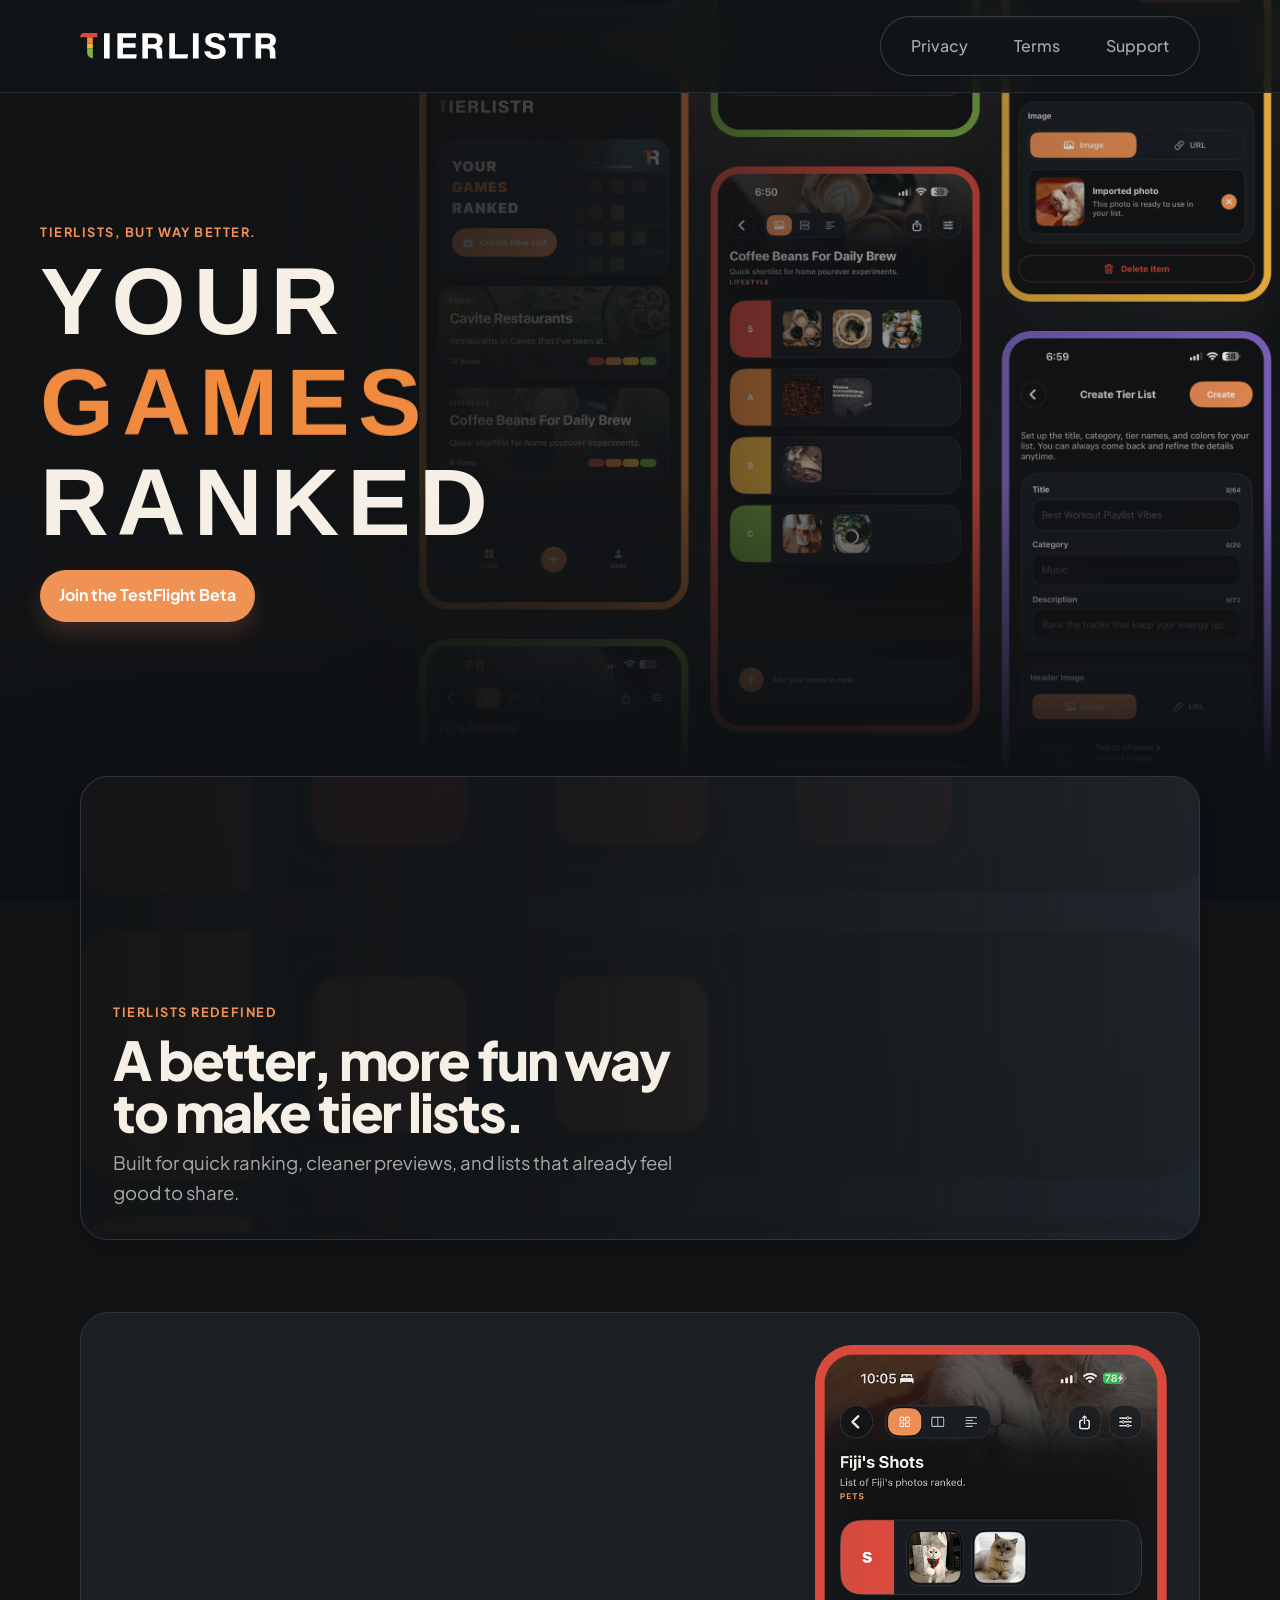
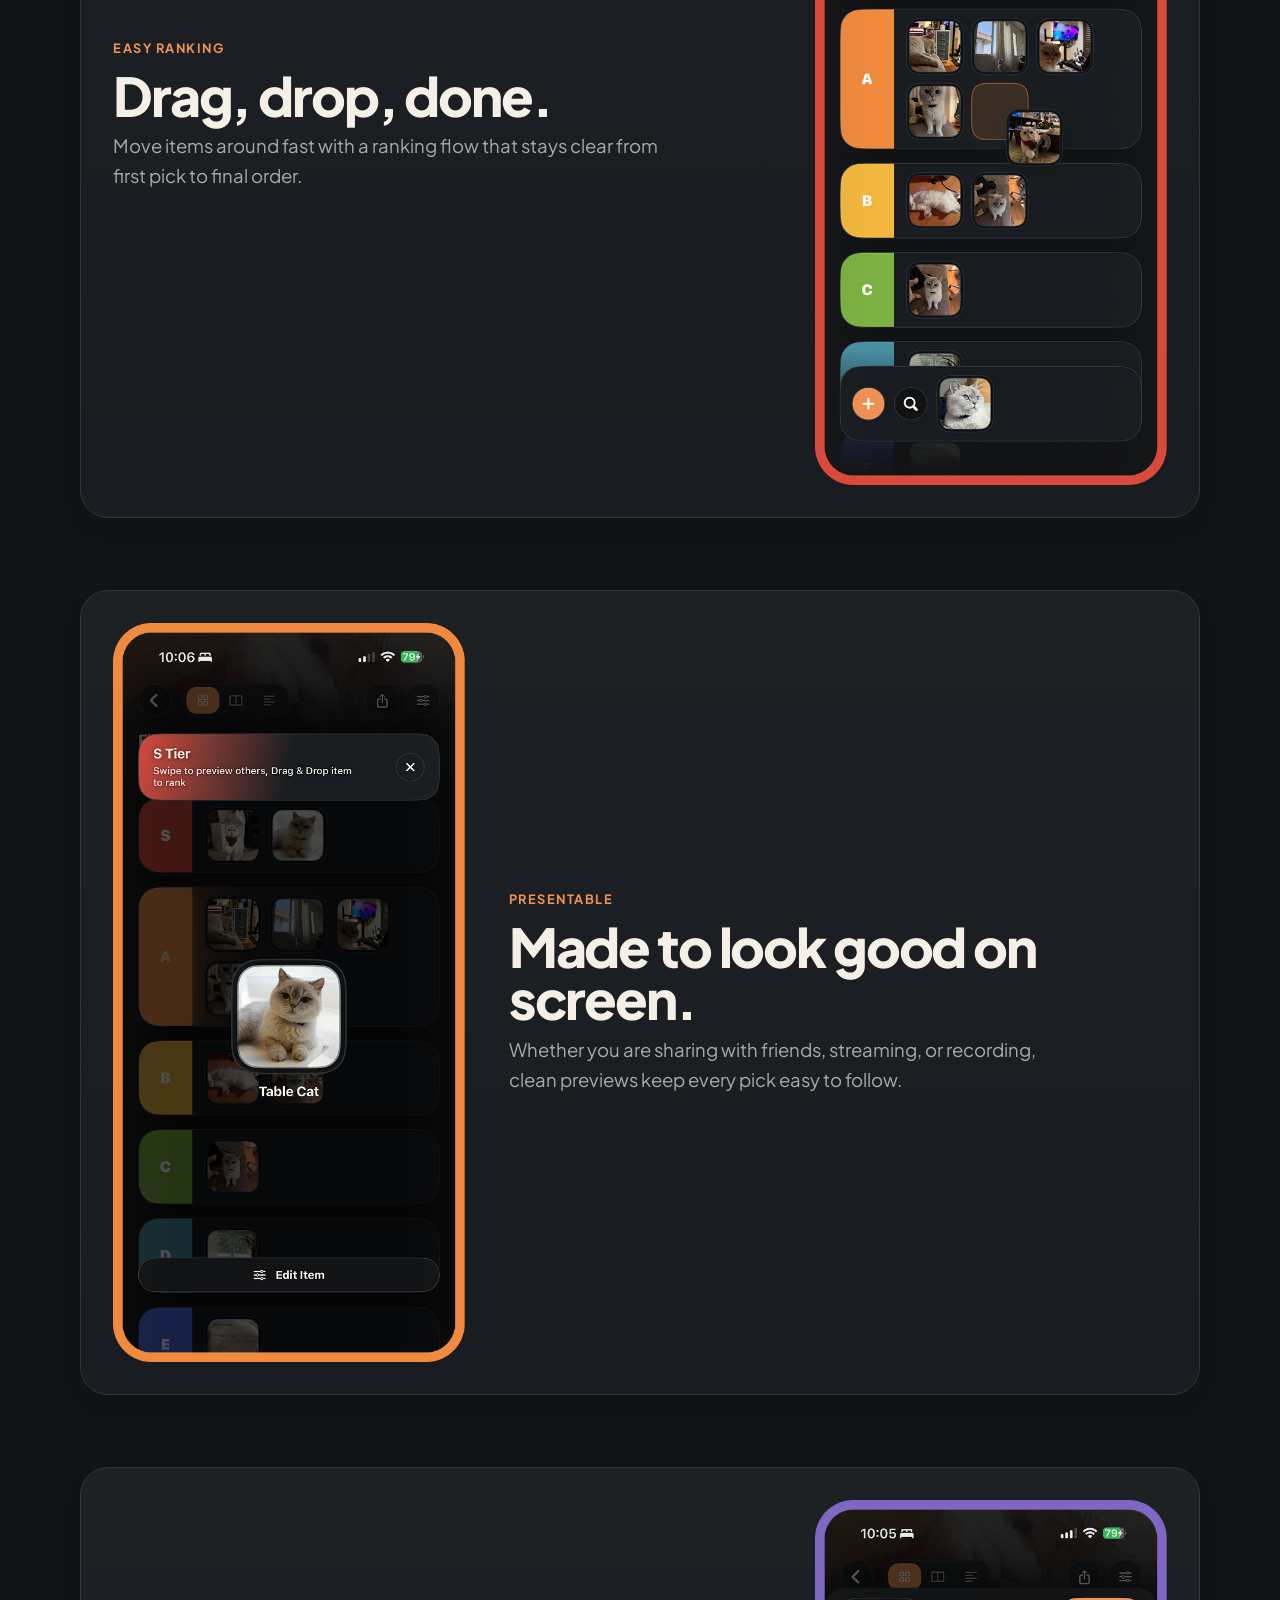
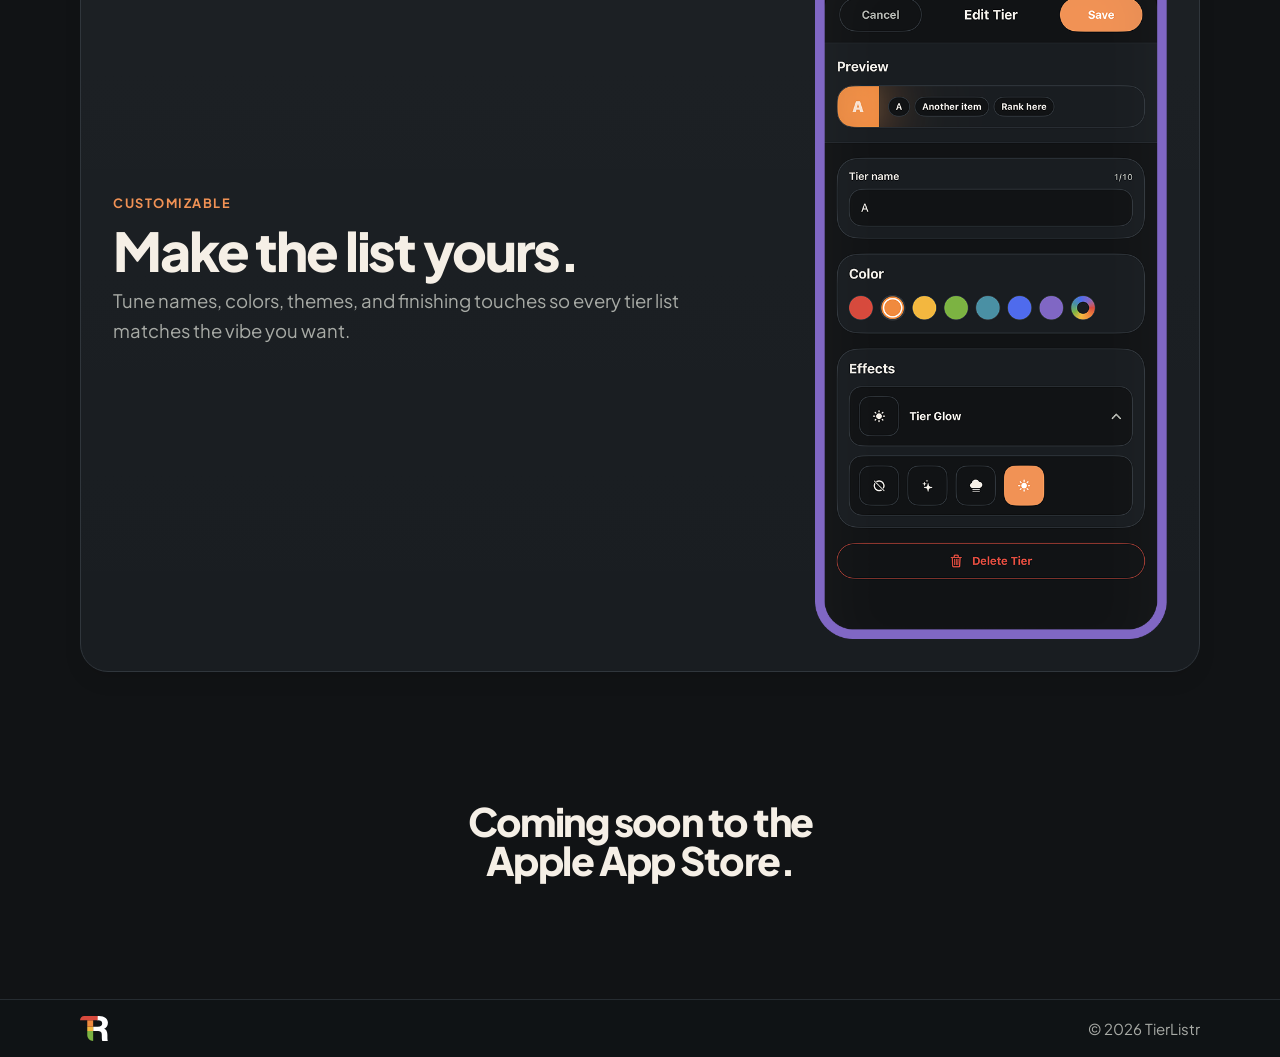
==== index.html @ b41fd18d "initial commit, move tierlistr page to dedicated account repo" ====
<!DOCTYPE html>
<html lang="en">
  <head>
    <meta charset="utf-8">
    <meta name="viewport" content="width=device-width, initial-scale=1">
    <title>TierListr | Your Anything Ranked.</title>
    <meta
      name="description"
      content="TierListr is a polished iPhone app for creating, organizing, and sharing beautiful tier lists."
    >
    <meta name="theme-color" content="#111315">
    <meta property="og:type" content="website">
    <meta property="og:site_name" content="TierListr">
    <meta property="og:title" content="TierListr | Your Anything Ranked.">
    <meta
      property="og:description"
      content="TierListr is a polished iPhone app for creating, organizing, and sharing beautiful tier lists."
    >
    <meta property="og:url" content="https://julesian.github.io/TierListr-Web/">
    <meta property="og:image" content="https://julesian.github.io/TierListr-Web/assets/images/app/img_og_thumbnail.png">
    <meta property="og:image:secure_url" content="https://julesian.github.io/TierListr-Web/assets/images/app/img_og_thumbnail.png">
    <meta property="og:image:type" content="image/png">
    <meta property="og:image:width" content="1200">
    <meta property="og:image:height" content="630">
    <meta
      property="og:image:alt"
      content="TierListr preview showing polished tier-list screens on iPhone."
    >
    <meta name="twitter:card" content="summary_large_image">
    <meta name="twitter:title" content="TierListr | Your Anything Ranked.">
    <meta
      name="twitter:description"
      content="TierListr is a polished iPhone app for creating, organizing, and sharing beautiful tier lists."
    >
    <meta name="twitter:image" content="https://julesian.github.io/TierListr-Web/assets/images/app/img_og_thumbnail.png">
    <link rel="preconnect" href="https://fonts.googleapis.com">
    <link rel="preconnect" href="https://fonts.gstatic.com" crossorigin>
    <link
      href="https://fonts.googleapis.com/css2?family=Plus+Jakarta+Sans:wght@400;500;600;700;800&display=swap"
      rel="stylesheet"
    >
    <link rel="icon" href="assets/images/favicon-light.svg" media="(prefers-color-scheme: light)" type="image/svg+xml">
    <link rel="icon" href="assets/images/favicon-dark.svg" media="(prefers-color-scheme: dark)" type="image/svg+xml">
    <link rel="icon" href="assets/images/favicon.svg" type="image/svg+xml">
    <link rel="stylesheet" href="assets/css/styles.css">
    <script src="assets/js/site-header.js" defer></script>
    <script src="assets/js/hero-rotator.js" defer></script>
    <script src="assets/js/section-motion.js" defer></script>
  </head>
  <body>
    <div class="page-glow" aria-hidden="true"></div>
    <header class="site-header">
      <div class="wrap header-shell">
        <a class="brand" href="./" aria-label="TierListr home">
          <img
            class="brand-lockup"
            src="assets/brand/icon_logo_text_light.svg"
            alt="TierListr"
          >
        </a>
        <nav class="site-nav" aria-label="Primary navigation">
          <a href="privacy/">Privacy</a>
          <a href="terms/">Terms</a>
          <a href="support/">Support</a>
        </nav>
      </div>
    </header>

    <main>
      <section class="hero section">
        <div class="hero-backdrop" aria-hidden="true">
          <img
            src="assets/images/app/img_app_screenshots.png"
            alt=""
          >
        </div>
        <div class="wrap hero-wrap hero-grid">
          <div class="hero-copy">
            <p class="app-meta hero-kicker">TIERLISTS, BUT WAY BETTER.</p>
            <div class="hero-title-block" aria-hidden="true">
              <span class="hero-line hero-line-static">YOUR</span>
              <div class="hero-rotator">
                <div class="hero-rotator-track" data-hero-rotator>
                  <span class="hero-word hero-word-s">HOBBIES</span>
                  <span class="hero-word hero-word-a">GAMES</span>
                  <span class="hero-word hero-word-b">RECIPES</span>
                  <span class="hero-word hero-word-c">FOOD</span>
                  <span class="hero-word hero-word-d">MOVIES</span>
                  <span class="hero-word hero-word-e">BOOKS</span>
                  <span class="hero-word hero-word-f">COFFEE</span>
                  <span class="hero-word hero-word-premium">PICKS</span>
                  <span class="hero-word hero-word-s">HOBBIES</span>
                </div>
              </div>
              <span class="hero-line hero-line-static">RANKED</span>
            </div>
            <p class="visually-hidden">YOUR HOBBIES RANKED</p>
            <div class="hero-actions">
              <a
                class="button button-primary"
                href="https://testflight.apple.com/join/7qBvtRuj"
                target="_blank"
                rel="noopener noreferrer"
                aria-label="Join the TierListr beta on TestFlight"
              >
                Join the TestFlight Beta
              </a>
            </div>
          </div>
        </div>
      </section>

      <section class="section feature-intro-section">
        <div class="wrap">
          <article class="feature-intro-panel card elevated">
            <div class="feature-intro-art" data-reveal data-parallax>
              <img
                src="assets/images/img_list_headline_dark.png"
                alt="TierListr artwork used as a subtle background accent"
              >
            </div>
            <div class="feature-panel-copy reveal-sequence" data-reveal>
              <p class="app-meta">TIERLISTS REDEFINED</p>
              <h2 class="feature-panel-title">A better, more fun way to make tier lists.</h2>
              <p class="feature-panel-body">
                Built for quick ranking, cleaner previews, and lists that already feel good to share.
              </p>
            </div>
          </article>
        </div>
      </section>

      <section class="section feature-story-section">
        <div class="wrap">
          <article class="feature-story-panel card">
            <div class="feature-panel-copy reveal-sequence" data-reveal>
              <p class="app-meta">EASY RANKING</p>
              <h2 class="feature-panel-title">Drag, drop, done.</h2>
              <p class="feature-panel-body">
                Move items around fast with a ranking flow that stays clear from first pick to final order.
              </p>
            </div>
            <div class="feature-panel-media reveal-surface" data-reveal>
              <img
                src="assets/images/app/img_drag_drop.png"
                alt="TierListr showing the drag and drop ranking flow"
              >
            </div>
          </article>
        </div>
      </section>

      <section class="section feature-story-section">
        <div class="wrap">
          <article class="feature-story-panel feature-story-panel-reverse card">
            <div class="feature-panel-copy reveal-sequence" data-reveal>
              <p class="app-meta">PRESENTABLE</p>
              <h2 class="feature-panel-title">Made to look good on screen.</h2>
              <p class="feature-panel-body">
                Whether you are sharing with friends, streaming, or recording, clean previews keep every pick easy to follow.
              </p>
            </div>
            <div class="feature-panel-media reveal-surface" data-reveal>
              <img
                src="assets/images/app/img_preview.png"
                alt="TierListr showing presentation-ready list previews"
              >
            </div>
          </article>
        </div>
      </section>

      <section class="section feature-story-section">
        <div class="wrap">
          <article class="feature-story-panel card">
            <div class="feature-panel-copy reveal-sequence" data-reveal>
              <p class="app-meta">CUSTOMIZABLE</p>
              <h2 class="feature-panel-title">Make the list yours.</h2>
              <p class="feature-panel-body">
                Tune names, colors, themes, and finishing touches so every tier list matches the vibe you want.
              </p>
            </div>
            <div class="feature-panel-media reveal-surface" data-reveal>
              <img
                src="assets/images/app/img_customizable.png"
                alt="TierListr showing customization options"
              >
            </div>
          </article>
        </div>
      </section>

      <section class="section hero-floating-note-section hero-floating-note-section-end">
        <div class="wrap">
          <div class="hero-floating-note reveal-sequence" data-reveal>
            <h2 class="feature-panel-title">Coming soon to the Apple App Store.</h2>
          </div>
        </div>
      </section>
    </main>

    <footer class="site-footer">
      <div class="wrap footer-shell">
        <div class="footer-signoff">
          <a class="footer-brand" href="./" aria-label="TierListr home">
            <img
              class="footer-lockup"
              src="assets/brand/icon_logo_light.svg"
              alt="TierListr"
            >
          </a>
          <span class="footer-meta">© 2026 TierListr</span>
        </div>
      </div>
    </footer>
  </body>
</html>
---- assets/css/styles.css ----
:root {
  color-scheme: dark;

  /* Brand palette */
  --color-bg: #111315;
  --color-bg-deep: #0e1114;
  --color-surface: #191d21;
  --color-surface-elevated: #222930;
  --color-fill-strong: #1e252c;
  --color-border: #30363c;
  --color-bottom-bar-background: #101417;
  --color-bottom-bar-border: #2e353b;
  --color-text: #f5efe6;
  --color-text-muted: #a8aba6;
  --color-primary: #f19255;
  --color-destructive: #d94a3d;
  --color-success: #7cb342;
  --color-premium: #4f6bed;

  /* Tier palette */
  --tier-s: #d94a3d;
  --tier-a: #f08a3e;
  --tier-b: #f3b73f;
  --tier-c: #7cb342;
  --tier-d: #4a90a4;
  --tier-e: #4f6bed;
  --tier-f: #8067c4;
  --tier-unranked: #59605a;

  /* Layout */
  --page-gutter: 20px;
  --content-max-width: 1120px;
  --hero-max-width: 1200px;
  --header-offset: 0px;
  --section-gap: 56px;
  --card-gap: 20px;

  /* Spacing */
  --space-1: 8px;
  --space-2: 10px;
  --space-3: 12px;
  --space-4: 16px;
  --space-5: 20px;
  --space-6: 24px;
  --space-7: 28px;
  --space-8: 40px;

  /* Radii */
  --radius-card: 28px;
  --radius-button: 26px;
  --radius-badge: 18px;
  --radius-chip: 18px;
  --radius-tile: 14px;
  --radius-nav: 22px;
  --radius-mini-outer: 8px;
  --radius-mini-inner: 6px;

  /* Shadows */
  --shadow-card: 0 10px 18px rgba(0, 0, 0, 0.08);
  --shadow-card-elevated: 0 10px 18px rgba(0, 0, 0, 0.14);
  --shadow-bottom-bar: 0 12px 22px rgba(0, 0, 0, 0.18);
  --shadow-cta: 0 12px 22px rgba(241, 146, 85, 0.18);

  /* Controls */
  --button-height: 52px;
  --nav-height: 44px;
  --row-height-mobile: 104px;
  --row-height-desktop: 112px;
  --row-badge-width-mobile: 76px;
  --row-badge-width-desktop: 84px;
  --feature-story-media-width: clamp(17.85rem, 32.9vw, 21.98rem);
  --feature-story-media-width-mobile: clamp(15.12rem, 71.4vw, 19.18rem);
}

*,
*::before,
*::after {
  box-sizing: border-box;
}

html {
  scroll-behavior: smooth;
  background: var(--color-bg);
}

body {
  position: relative;
  isolation: isolate;
  margin: 0;
  min-width: 320px;
  background: transparent;
  color: var(--color-text);
  font-family: "Plus Jakarta Sans", -apple-system, BlinkMacSystemFont, "Avenir Next", "Avenir", "Helvetica Neue", "Segoe UI", sans-serif;
  line-height: 1.55;
  text-rendering: optimizeLegibility;
}

body::before {
  content: "";
  position: fixed;
  inset: 0;
  z-index: -1;
  pointer-events: none;
  background:
    linear-gradient(180deg, rgba(241, 146, 85, 0.06) 0%, rgba(241, 146, 85, 0) 240px),
    linear-gradient(180deg, var(--color-bg) 0%, var(--color-bg-deep) 100%);
}

img {
  display: block;
  max-width: 100%;
}

a {
  color: inherit;
  text-decoration: none;
}

code {
  font-family: "SFMono-Regular", "Menlo", "Consolas", monospace;
  font-size: 0.92em;
}

.page-glow {
  position: fixed;
  inset: 0;
  pointer-events: none;
  background:
    radial-gradient(circle at 50% -12%, rgba(241, 146, 85, 0.18), transparent 28rem),
    radial-gradient(circle at 50% 0%, rgba(79, 107, 237, 0.06), transparent 26rem);
  opacity: 0.8;
}

.wrap {
  width: min(calc(100% - (var(--page-gutter) * 2)), var(--content-max-width));
  margin: 0 auto;
}

.hero-wrap {
  width: min(calc(100% - (var(--page-gutter) * 2)), var(--hero-max-width));
}

.section {
  position: relative;
  padding: var(--section-gap) 0;
}

.site-header {
  position: fixed;
  inset: 0 0 auto 0;
  z-index: 20;
  background: rgba(16, 20, 23, 0.82);
  border-bottom: 1px solid rgba(48, 54, 60, 0.72);
  backdrop-filter: blur(18px);
  -webkit-backdrop-filter: blur(18px);
}

.site-header + main {
  margin-top: var(--header-offset);
}

.header-shell,
.footer-shell {
  display: flex;
  align-items: center;
  justify-content: space-between;
  gap: var(--space-4);
  padding: 16px 0;
}

.brand {
  display: inline-flex;
  align-items: center;
  min-width: 0;
}

.brand-lockup {
  width: clamp(154px, 20vw, 196px);
  height: auto;
}

.segmented-control,
.site-nav {
  display: inline-flex;
  align-items: center;
  flex-wrap: wrap;
  gap: 0;
  padding: 7px;
  border-radius: 32px;
  background: var(--color-bottom-bar-background);
  border: 1px solid rgba(58, 64, 71, 0.88);
  box-shadow:
    inset 0 1px 0 rgba(255, 255, 255, 0.03),
    inset 0 0 0 1px rgba(255, 255, 255, 0.012);
}

.segmented-control-item,
.site-nav a {
  display: inline-flex;
  align-items: center;
  justify-content: center;
  height: var(--nav-height);
  padding: 0 22px;
  border-radius: 22px;
  border: 1px solid transparent;
  color: var(--color-text-muted);
  font-weight: 500;
  line-height: 1;
  background: transparent;
  box-shadow: inset 0 0 0 1px transparent;
  transition: background-color 180ms ease, color 180ms ease, border-color 180ms ease,
    box-shadow 180ms ease, transform 180ms ease;
}

.segmented-control-item:hover,
.site-nav a:hover {
  color: var(--color-text);
  background: transparent;
  border-color: transparent;
  box-shadow: inset 0 0 0 1px transparent;
  transform: none;
}

.segmented-control-item[aria-current="page"],
.site-nav a[aria-current="page"] {
  color: #ffffff;
  background: var(--color-primary);
  border-color: transparent;
  box-shadow: none;
}

.segmented-control-item[aria-current="page"]:hover,
.site-nav a[aria-current="page"]:hover {
  color: #ffffff;
  background: var(--color-primary);
}

.hero {
  position: relative;
  overflow: hidden;
  margin-top: calc(var(--header-offset) * -1);
  padding-top: calc(var(--header-offset) + 48px);
}

.hero-grid,
.split-grid,
.app-language-grid {
  display: grid;
  align-items: center;
  gap: var(--card-gap);
}

.hero-copy {
  position: relative;
  z-index: 1;
  display: grid;
  align-content: start;
  gap: 16px;
  max-width: 31rem;
}

.hero-wrap {
  position: relative;
  z-index: 1;
  min-height: clamp(28rem, 62vw, 42rem);
}

.hero-backdrop {
  position: absolute;
  inset: 0;
  pointer-events: none;
}

.hero-backdrop::before {
  content: "";
  position: absolute;
  inset: 0;
  z-index: 1;
  background:
    linear-gradient(180deg, rgba(17, 19, 21, 0) 0%, rgba(17, 19, 21, 0) 62%,
    rgba(17, 19, 21, 0.54) 82%, var(--color-bg-deep) 100%),
    linear-gradient(90deg, var(--color-bg) 0%, rgba(17, 19, 21, 0.96) 22%,
    rgba(17, 19, 21, 0.72) 46%, rgba(17, 19, 21, 0.28) 72%, rgba(17, 19, 21, 0) 100%);
}

.hero-backdrop img {
  position: absolute;
  top: 0;
  right: 0;
  height: 100%;
  width: min(74vw, 980px);
  object-fit: cover;
  object-position: right center;
  opacity: 0.92;
}

.hero-copy h1,
.section-heading h2,
.legal-heading h1,
.error-card h1 {
  margin: 0;
  font-size: clamp(2.7rem, 7vw, 4.9rem);
  line-height: 0.98;
  letter-spacing: -0.045em;
}

.section-heading {
  margin-bottom: 24px;
}

.hero-copy h1 {
  max-width: 12ch;
  margin-bottom: 16px;
}

.hero-title-block {
  display: grid;
  justify-items: start;
  gap: 10px;
  width: max-content;
  max-width: 100%;
}

.hero-line,
.hero-rotator {
  font-size: clamp(3.2rem, 10vw, 5.95rem);
  font-weight: 900;
  font-family: -apple-system, BlinkMacSystemFont, "Avenir Next", "Helvetica Neue", sans-serif;
  letter-spacing: 0;
  font-kerning: none;
  font-variant-ligatures: none;
  font-feature-settings: "kern" 0, "liga" 0, "calt" 0;
  text-transform: uppercase;
}

.hero-line {
  display: flex;
  align-items: flex-start;
  gap: 0.085em;
  color: var(--color-text);
  line-height: 0.9;
}

.hero-rotator {
  position: relative;
  height: 1em;
  min-width: 8.9ch;
  overflow: hidden;
}

.hero-rotator-track {
  display: flex;
  flex-direction: column;
  will-change: transform;
}

.hero-word {
  display: flex;
  align-items: center;
  gap: 0.085em;
  height: 1em;
  line-height: 1;
  white-space: nowrap;
}

.hero-word-s { color: var(--tier-s); }
.hero-word-a { color: var(--tier-a); }
.hero-word-b { color: var(--tier-b); }
.hero-word-c { color: var(--tier-c); }
.hero-word-d { color: var(--tier-d); }
.hero-word-e { color: var(--tier-e); }
.hero-word-f { color: var(--tier-f); }
.hero-word-premium { color: var(--color-primary); }

.section-heading h2,
.legal-heading h1 {
  font-size: clamp(2rem, 5vw, 3.45rem);
  margin-bottom: 12px;
}

.eyebrow,
.app-meta {
  margin: 0;
  color: var(--color-primary);
  font-size: 0.8rem;
  font-weight: 700;
  letter-spacing: 0.12em;
  text-transform: uppercase;
}

.eyebrow {
  margin-bottom: 12px;
}

.hero-wordmark {
  width: clamp(220px, 36vw, 340px);
  height: auto;
  margin-bottom: 24px;
}

.visually-hidden {
  position: absolute;
  width: 1px;
  height: 1px;
  padding: 0;
  margin: -1px;
  overflow: hidden;
  clip: rect(0, 0, 0, 0);
  white-space: nowrap;
  border: 0;
}

.lede,
.section-heading p,
.legal-heading p,
.error-card p {
  margin: 0;
  max-width: 40rem;
  color: var(--color-text-muted);
  font-size: clamp(1.05rem, 2vw, 1.18rem);
}

.microcopy,
.asset-note {
  margin: 0;
  color: var(--color-text-muted);
  font-size: 0.94rem;
}

.asset-note code {
  display: inline-block;
  padding: 4px 8px;
  border-radius: 14px;
  border: 1px solid var(--color-border);
  background: var(--color-fill-strong);
  color: var(--color-text);
}

.hero-actions {
  display: flex;
  flex-wrap: wrap;
  gap: 12px;
  margin: 8px 0 0;
}

.hero-glyph {
  display: block;
  line-height: 0.9;
}

.button {
  display: inline-flex;
  align-items: center;
  justify-content: center;
  min-height: var(--button-height);
  padding: 0 18px;
  border-radius: var(--radius-button);
  border: 1px solid var(--color-border);
  font-weight: 700;
  transition: transform 180ms ease, box-shadow 180ms ease, background-color 180ms ease,
    border-color 180ms ease;
}

.button:hover {
  transform: translateY(-1px);
}

.button-primary {
  background: var(--color-primary);
  color: #ffffff;
  border-color: rgba(241, 146, 85, 0.85);
  box-shadow: var(--shadow-cta);
}

.button-primary:hover {
  box-shadow: 0 14px 24px rgba(241, 146, 85, 0.22);
}

.button-secondary {
  background: transparent;
  color: var(--color-text);
}

.button-secondary:hover {
  background: var(--color-surface);
  border-color: var(--color-bottom-bar-border);
}

.chip-row,
.topic-cloud,
.stage-chip-row,
.story-metrics {
  display: flex;
  flex-wrap: wrap;
  gap: 10px;
}

.chip,
.topic-cloud span,
.stage-chip,
.story-metrics span {
  display: inline-flex;
  align-items: center;
  min-height: 36px;
  padding: 0 14px;
  border-radius: var(--radius-chip);
  border: 1px solid var(--color-border);
  background: rgba(25, 29, 33, 0.88);
  color: var(--color-text-muted);
}

.stage-chip {
  min-height: 32px;
  font-size: 0.86rem;
}

.stage-chip-accent {
  background: rgba(241, 146, 85, 0.12);
  border-color: rgba(241, 146, 85, 0.32);
  color: var(--color-text);
}

.card {
  border: 1px solid var(--color-border);
  border-radius: var(--radius-card);
  background: var(--color-surface);
  padding: 20px;
  box-shadow: var(--shadow-card);
}

.elevated {
  background: var(--color-surface-elevated);
  box-shadow: var(--shadow-card-elevated);
}

.media-wide-frame,
.device-frame {
  position: relative;
  overflow: hidden;
  border-radius: var(--radius-card);
  border: 1px solid var(--color-border);
  background: var(--color-fill-strong);
}

.media-wide-frame img {
  width: 100%;
  border-radius: 20px;
}

.tier-preview-bar {
  display: inline-flex;
  align-items: center;
  width: 124px;
  min-width: 124px;
  height: 20px;
  padding: 3px;
  gap: 2px;
  border-radius: var(--radius-mini-outer);
  border: 1px solid rgba(48, 54, 60, 0.92);
  background: rgba(25, 29, 33, 0.88);
}

.tier-segment {
  flex: 1;
  height: 100%;
  border-radius: var(--radius-mini-inner);
}

.tier-s {
  background: var(--tier-s);
  color: #ffffff;
}

.tier-a {
  background: var(--tier-a);
  color: #ffffff;
}

.tier-b {
  background: var(--tier-b);
  color: #ffffff;
}

.tier-c {
  background: var(--tier-c);
  color: #ffffff;
}

.tier-d {
  background: var(--tier-d);
  color: #ffffff;
}

.tier-e {
  background: var(--tier-e);
  color: #ffffff;
}

.tier-f {
  background: var(--tier-f);
  color: #ffffff;
}

.tier-premium {
  background: var(--color-premium);
}

.app-language-grid {
  align-items: start;
}

.tier-board,
.story-card,
.prose-card,
.topic-card,
.media-wide-card,
.feature-card,
.notice-card,
.legal-section,
.error-card {
  position: relative;
  overflow: hidden;
}

.story-card,
.topic-card,
.notice-card {
  background: var(--color-surface-elevated);
}

.story-card h2,
.prose-card h2,
.topic-card h2,
.legal-section h2,
.feature-card h3,
.media-wide-card h3,
.device-card h3,
.notice-card h2 {
  margin: 0 0 10px;
  font-size: 1.25rem;
  line-height: 1.15;
}

.story-card p,
.prose-card p,
.topic-card p,
.feature-card p,
.media-wide-card p,
.device-card p,
.legal-section p,
.notice-card p {
  margin: 0;
  color: var(--color-text-muted);
}

.story-card p + p,
.prose-card p + p,
.topic-card p + p,
.legal-section p + p,
.notice-card p + p,
.device-card p + p {
  margin-top: 12px;
}

.tier-stack {
  display: grid;
  gap: 10px;
}

.tier-row {
  display: grid;
  grid-template-columns: var(--row-badge-width-mobile) minmax(0, 1fr);
  min-height: var(--row-height-mobile);
  border-radius: var(--radius-card);
  overflow: hidden;
  border: 1px solid var(--color-border);
  background: var(--color-surface);
  box-shadow: var(--shadow-card);
}

.tier-row-badge {
  display: grid;
  place-items: center;
  font-size: 1.25rem;
  font-weight: 900;
  letter-spacing: -0.03em;
}

.tier-row-body {
  display: flex;
  align-items: center;
  flex-wrap: wrap;
  gap: 10px;
  padding: 12px 16px;
  min-width: 0;
}

.tier-slot {
  display: inline-block;
  width: 68px;
  height: 68px;
  border-radius: var(--radius-tile);
  border: 1px solid rgba(48, 54, 60, 0.88);
  background: rgba(255, 255, 255, 0.06);
  box-shadow: inset 0 0 0 1px rgba(255, 255, 255, 0.03);
}

.slot-s { background: linear-gradient(180deg, #e04a3d 0%, #d94a3d 100%); }
.slot-s-muted { background: rgba(217, 74, 61, 0.55); }
.slot-s-deep { background: rgba(217, 74, 61, 0.22); }
.slot-a { background: linear-gradient(180deg, #f7923f 0%, #f08a3e 100%); }
.slot-a-muted { background: rgba(240, 138, 62, 0.56); }
.slot-a-deep { background: rgba(240, 138, 62, 0.2); }
.slot-b { background: linear-gradient(180deg, #f8c34f 0%, #f3b73f 100%); }
.slot-b-muted { background: rgba(243, 183, 63, 0.54); }
.slot-c { background: linear-gradient(180deg, #89bf47 0%, #7cb342 100%); }
.slot-c-muted { background: rgba(124, 179, 66, 0.48); }

.tier-row-label {
  margin-left: auto;
  color: var(--color-text-muted);
  font-size: 0.94rem;
  white-space: nowrap;
}

.media-layout,
.media-grid,
.feature-grid {
  display: grid;
  gap: var(--card-gap);
}

.media-wide-card {
  display: grid;
  gap: 16px;
}

.media-wide-frame {
  padding: 12px;
}

.media-card-copy {
  display: grid;
  gap: 10px;
}

.device-card {
  display: flex;
  flex-direction: column;
  gap: 12px;
}

.device-frame {
  padding: 10px;
}

.device-frame::before {
  content: "";
  position: absolute;
  left: 50%;
  top: 10px;
  width: 34%;
  height: 6px;
  transform: translateX(-50%);
  border-radius: 999px;
  background: rgba(255, 255, 255, 0.12);
}

.device-frame img {
  width: 100%;
  border-radius: 20px;
}

.feature-card {
  display: grid;
  gap: 16px;
}

.feature-bar {
  margin-bottom: 4px;
}

.tone-section {
  padding-top: 0;
}

.hero-floating-note-section {
  position: relative;
  z-index: 2;
  padding-top: clamp(10px, 2vw, 20px);
  padding-bottom: clamp(24px, 4vw, 40px);
}

.hero-floating-note {
  position: relative;
  z-index: 2;
  max-width: 28rem;
  margin: 0 auto;
  padding-block: clamp(16px, 3vw, 28px);
  text-align: center;
}

.hero-floating-note-section-end {
  padding-top: clamp(18px, 3vw, 30px);
  padding-bottom: clamp(56px, 8vw, 92px);
}

.hero-floating-note .feature-panel-title {
  font-size: clamp(1.7rem, 4vw, 2.45rem);
}

.feature-intro-section {
  padding-top: 0;
}

.feature-story-section {
  padding-top: 0;
}

.feature-intro-panel,
.feature-story-panel {
  position: relative;
}

.feature-intro-panel {
  display: flex;
  align-items: flex-end;
  min-height: clamp(21rem, 44vw, 29rem);
  padding: clamp(22px, 3vw, 32px);
  overflow: hidden;
  background:
    linear-gradient(180deg, rgba(255, 255, 255, 0.018), rgba(255, 255, 255, 0)),
    var(--color-surface-elevated);
}

.feature-intro-panel::after {
  content: "";
  position: absolute;
  inset: 0;
  background:
    linear-gradient(90deg, rgba(17, 19, 21, 0.94) 0%, rgba(17, 19, 21, 0.84) 38%,
    rgba(17, 19, 21, 0.56) 68%, rgba(17, 19, 21, 0.18) 100%);
  pointer-events: none;
}

.feature-intro-art {
  position: absolute;
  inset: 0;
  overflow: hidden;
  opacity: 0.28;
}

.feature-intro-art img,
[data-parallax] img {
  width: 100%;
  height: 100%;
  object-fit: cover;
  object-position: center;
  transform: translate3d(0, var(--parallax-shift, 0px), 0) scale(1.02);
  will-change: transform;
}

.feature-panel-copy {
  position: relative;
  z-index: 1;
  display: grid;
  gap: 10px;
  max-width: 36rem;
}

.feature-panel-title {
  margin: 0;
  color: var(--color-text);
  font-size: clamp(2rem, 5vw, 3.35rem);
  font-weight: 800;
  line-height: 0.98;
  letter-spacing: -0.04em;
}

.feature-panel-body {
  margin: 0;
  max-width: 38rem;
  color: var(--color-text-muted);
  font-size: clamp(1.02rem, 1.7vw, 1.16rem);
  line-height: 1.6;
}

.feature-story-panel {
  display: grid;
  gap: clamp(24px, 4vw, 44px);
  align-items: center;
  min-height: clamp(15rem, 22vw, 18.5rem);
  padding: clamp(24px, 3vw, 32px);
  overflow: visible;
  background:
    linear-gradient(180deg, rgba(255, 255, 255, 0.015), rgba(255, 255, 255, 0)),
    var(--color-surface);
}

.feature-panel-media {
  position: relative;
  display: flex;
  width: var(--feature-story-media-width);
  max-width: 100%;
  justify-self: center;
  align-self: center;
  overflow: visible;
  background: transparent;
  border: 0;
  border-radius: 0;
}

.feature-panel-media img {
  display: block;
  width: 100%;
  max-width: none;
  height: auto;
  border-radius: 0;
  object-fit: contain;
  transform: none;
  filter: none;
}

.motion-ready .reveal-sequence > *,
.motion-ready .reveal-surface {
  opacity: 0;
  transform: translate3d(0, 24px, 0);
}

.motion-ready .reveal-sequence > * {
  transition:
    opacity 520ms ease,
    transform 520ms cubic-bezier(0.2, 0.8, 0.2, 1);
}

.motion-ready .reveal-surface {
  transition:
    opacity 620ms ease,
    transform 620ms cubic-bezier(0.2, 0.8, 0.2, 1);
}

.motion-ready .reveal-sequence.is-visible > *,
.motion-ready .reveal-surface.is-visible {
  opacity: 1;
  transform: translate3d(0, 0, 0);
}

.motion-ready .reveal-sequence.is-visible > :nth-child(1) {
  transition-delay: 0ms;
}

.motion-ready .reveal-sequence.is-visible > :nth-child(2) {
  transition-delay: 90ms;
}

.motion-ready .reveal-sequence.is-visible > :nth-child(3) {
  transition-delay: 180ms;
}

.topic-card h2 {
  max-width: 24rem;
}

.site-footer {
  border-top: 1px solid rgba(48, 54, 60, 0.72);
  background: rgba(16, 20, 23, 0.78);
}

.footer-signoff {
  display: flex;
  align-items: center;
  justify-content: space-between;
  width: 100%;
  gap: 16px;
}

.footer-brand {
  display: inline-flex;
  align-items: center;
  line-height: 0;
}

.footer-lockup {
  width: 28px;
  height: auto;
}

.footer-meta {
  color: var(--color-text-muted);
  font-size: 0.94rem;
  line-height: 1;
  white-space: nowrap;
}

.content-page-shell {
  display: grid;
  gap: 24px;
}

.content-page-header {
  display: grid;
  gap: 10px;
  max-width: 52rem;
}

.content-page-title {
  margin: 0;
  color: var(--color-text);
  font-size: clamp(2rem, 5vw, 3.35rem);
  font-weight: 700;
  line-height: 1;
  letter-spacing: -0.035em;
}

.content-page-lead,
.content-page-meta {
  margin: 0;
  color: var(--color-text-muted);
  max-width: 46rem;
}

.content-page-lead {
  font-size: clamp(1.02rem, 1.6vw, 1.18rem);
  font-weight: 400;
  line-height: 1.65;
}

.content-page-meta {
  font-size: 0.98rem;
  font-weight: 500;
}

.content-card-stack {
  display: grid;
  gap: 18px;
}

.content-card {
  border: 1px solid var(--color-border);
  border-radius: var(--radius-card);
  background: #1b1f24;
  padding: 18px 18px 20px;
  box-shadow: var(--shadow-card);
}

.content-card-title {
  margin: 0 0 10px;
  color: var(--color-text);
  font-size: 1.18rem;
  font-weight: 650;
  line-height: 1.2;
}

.content-card-body {
  margin: 0;
  color: var(--color-text-muted);
  font-size: 1rem;
  font-weight: 400;
  line-height: 1.6;
}

.content-card-body + .content-card-body {
  margin-top: 12px;
}

.content-card-copy {
  display: grid;
  gap: 12px;
}

.content-card-subsection {
  display: grid;
  gap: 8px;
}

.content-card-subsection + .content-card-subsection {
  margin-top: 14px;
  padding-top: 14px;
  border-top: 1px solid rgba(255, 255, 255, 0.04);
}

.content-card-subtitle {
  margin: 0;
  color: var(--color-text);
  font-size: 1rem;
  font-weight: 600;
  line-height: 1.3;
}

.content-card-subtitle + .content-card-body,
.content-card-subtitle + .content-card-list,
.content-card-body + .content-card-list,
.content-card-list + .content-card-body {
  margin-top: 10px;
}

.content-card-list {
  margin: 0;
  padding-left: 1.2rem;
  color: var(--color-text-muted);
  font-weight: 400;
  line-height: 1.6;
}

.content-card-list li + li {
  margin-top: 8px;
}

.content-page-shell a {
  color: #ffd8bb;
  text-decoration: underline;
  text-decoration-color: rgba(241, 146, 85, 0.42);
  text-decoration-thickness: 0.08em;
  text-underline-offset: 0.18em;
}

.content-page-shell a:hover {
  color: var(--color-text);
}

.notice-card {
  border-color: rgba(241, 146, 85, 0.3);
  background:
    linear-gradient(180deg, rgba(241, 146, 85, 0.08), rgba(241, 146, 85, 0.02)),
    var(--color-surface-elevated);
}

.support-email {
  margin: 0;
}

.support-email a {
  font-size: 1.1rem;
  color: var(--color-text);
}

.error-shell {
  min-height: calc(100svh - (var(--section-gap) * 2));
  display: grid;
  align-items: center;
}

.error-card {
  display: grid;
  justify-items: center;
  gap: 20px;
  max-width: 40rem;
  margin: 0 auto;
  padding: 24px 20px;
  text-align: center;
  background: var(--color-surface-elevated);
}

.error-card .eyebrow {
  margin-bottom: 0;
}

.error-card h1 {
  max-width: 10.5ch;
  margin: 0 auto;
  font-size: clamp(2.5rem, 6vw, 4.5rem);
}

.error-card p:not(.eyebrow) {
  max-width: 33rem;
  line-height: 1.6;
}

.error-card .hero-actions {
  justify-content: center;
  margin-top: 0;
}

@media (min-width: 48rem) {
  :root {
    --page-gutter: 28px;
  }

  .hero-grid {
    grid-template-columns: minmax(0, 1fr);
    align-items: center;
  }

  .hero-wrap {
    min-height: clamp(32rem, 44vw, 43rem);
  }

  .hero-backdrop img {
    width: min(68vw, 980px);
  }

  .app-language-grid,
  .split-grid,
  .media-wide-card {
    grid-template-columns: repeat(2, minmax(0, 1fr));
  }

  .media-grid {
    grid-template-columns: repeat(3, minmax(0, 1fr));
  }

  .feature-grid {
    grid-template-columns: repeat(2, minmax(0, 1fr));
  }

  .feature-story-panel {
    grid-template-columns: minmax(0, 1fr) auto;
  }

  .feature-story-panel .feature-panel-media {
    justify-self: end;
  }

  .feature-story-panel-reverse .feature-panel-copy {
    order: 2;
  }

  .feature-story-panel-reverse {
    grid-template-columns: auto minmax(0, 1fr);
  }

  .feature-story-panel-reverse .feature-panel-media {
    order: 1;
    justify-self: start;
  }
}

@media (min-width: 72rem) {
  :root {
    --page-gutter: 40px;
    --section-gap: 72px;
    --card-gap: 24px;
  }

  .feature-grid {
    grid-template-columns: repeat(4, minmax(0, 1fr));
  }

  .tier-row {
    grid-template-columns: var(--row-badge-width-desktop) minmax(0, 1fr);
    min-height: var(--row-height-desktop);
  }
}

@media (max-width: 47.99rem) {
  .header-shell {
    justify-content: center;
    padding: 14px 0;
  }

  .footer-shell {
    flex-direction: column;
    align-items: flex-start;
  }

  .brand {
    justify-content: center;
    margin: 0 auto;
  }

  .brand-lockup {
    width: clamp(164px, 42vw, 206px);
  }

  .hero {
    padding-top: 24px;
    padding-bottom: 12px;
  }

  .hero-wrap {
    width: min(calc(100% - ((var(--page-gutter) + 8px) * 2)), var(--hero-max-width));
    min-height: 0;
    aspect-ratio: 1 / 1;
  }

  .hero-copy {
    align-self: stretch;
    align-content: center;
    max-width: 100%;
    padding-inline: 6px;
  }

  .hero-backdrop img {
    top: 28px;
    right: -18px;
    width: min(106vw, 640px);
    height: auto;
    max-height: none;
    opacity: 0.82;
  }

  .hero-backdrop::before {
    background:
      linear-gradient(180deg, rgba(17, 19, 21, 0) 0%, rgba(17, 19, 21, 0) 60%,
      rgba(17, 19, 21, 0.58) 82%, var(--color-bg-deep) 100%),
      linear-gradient(90deg, var(--color-bg) 0%, rgba(17, 19, 21, 0.98) 36%,
      rgba(17, 19, 21, 0.76) 58%, rgba(17, 19, 21, 0.34) 78%, rgba(17, 19, 21, 0.08) 100%);
  }

  .site-nav {
    position: fixed;
    top: calc(var(--header-offset) + 10px);
    left: 50%;
    z-index: 19;
    width: min(calc(100% - (var(--page-gutter) * 2)), 29rem);
    transform: translateX(-50%);
  }

  .site-nav a {
    flex: 1 1 0;
  }

  .site-header + main {
    margin-top: calc(var(--header-offset) + 84px);
  }

  .tier-row-label {
    margin-left: 0;
    width: 100%;
  }

  .feature-story-panel {
    min-height: clamp(15rem, 22vw, 18.5rem);
  }

  .feature-panel-media {
    width: var(--feature-story-media-width-mobile);
    justify-self: center;
  }

  .feature-panel-media img {
    margin-inline: auto;
  }
}

@media (prefers-reduced-motion: reduce) {
  html {
    scroll-behavior: auto;
  }

  *,
  *::before,
  *::after {
    transition: none !important;
  }
}
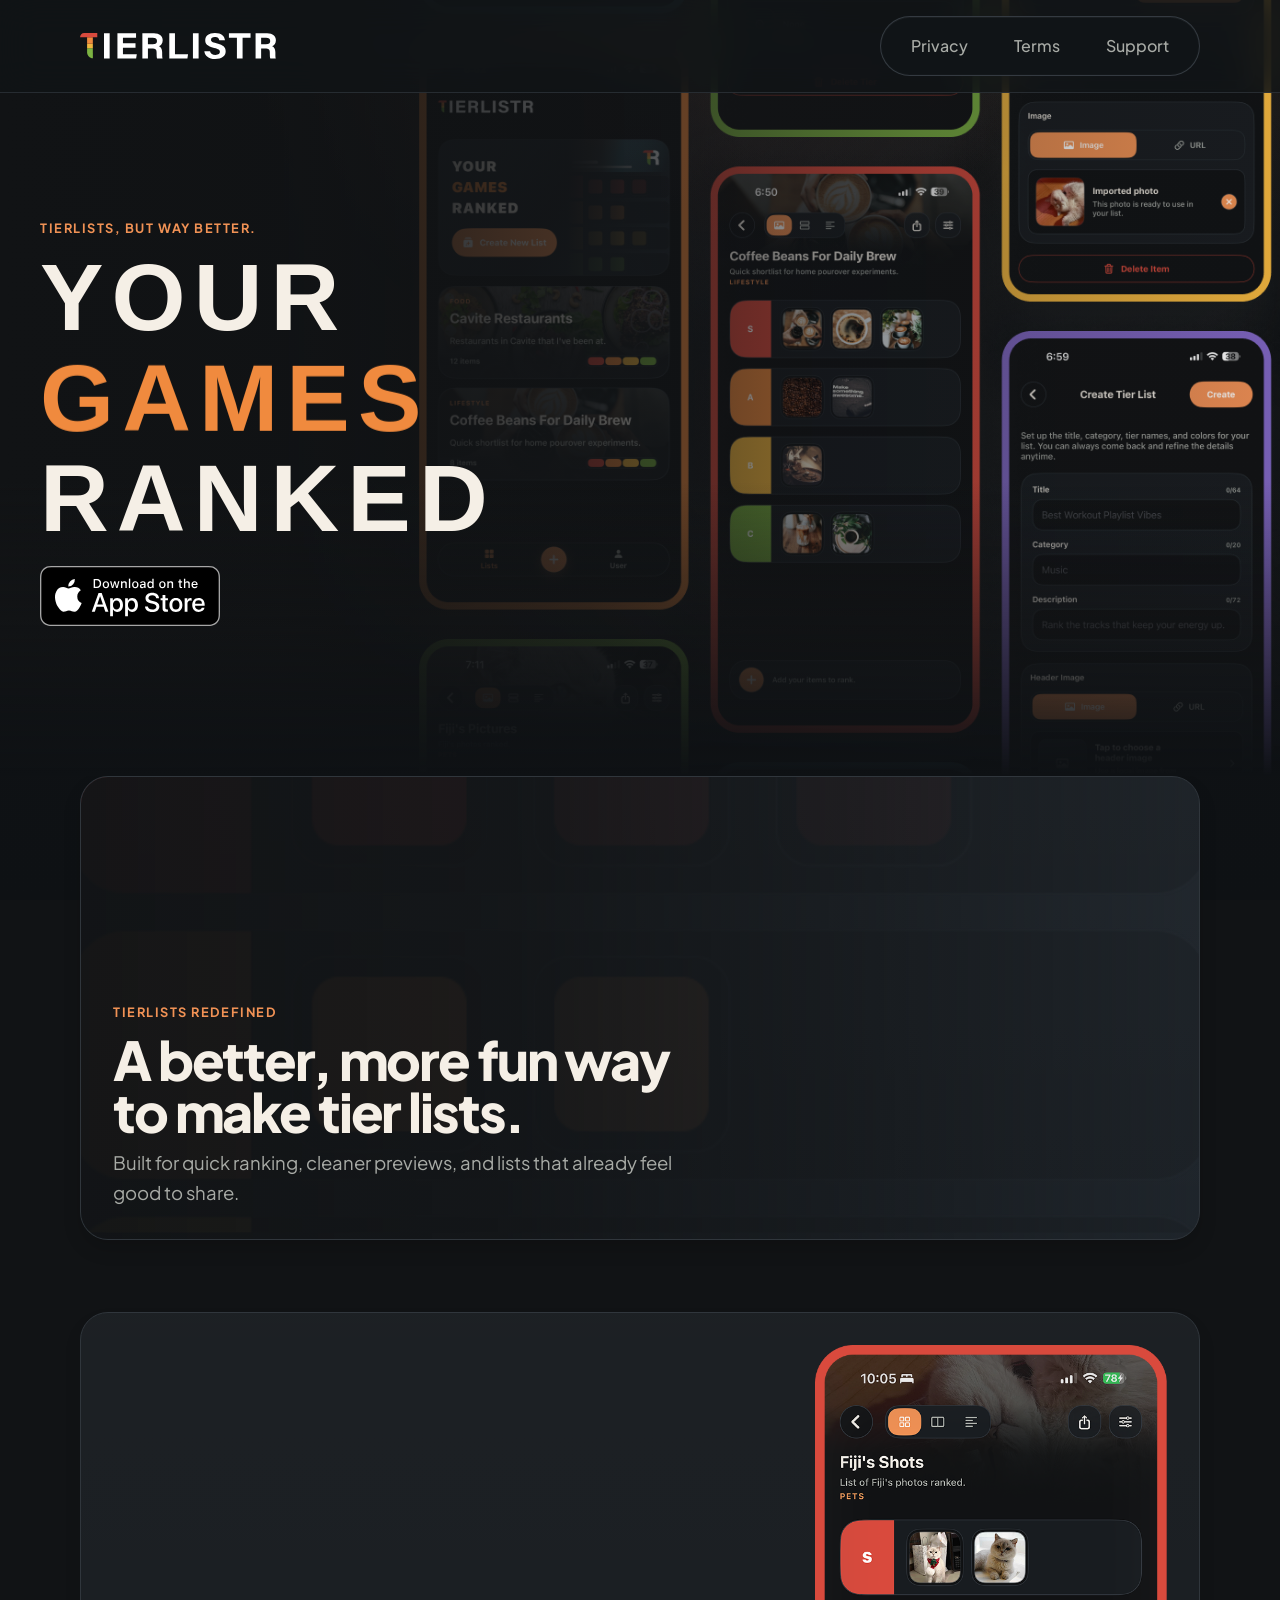
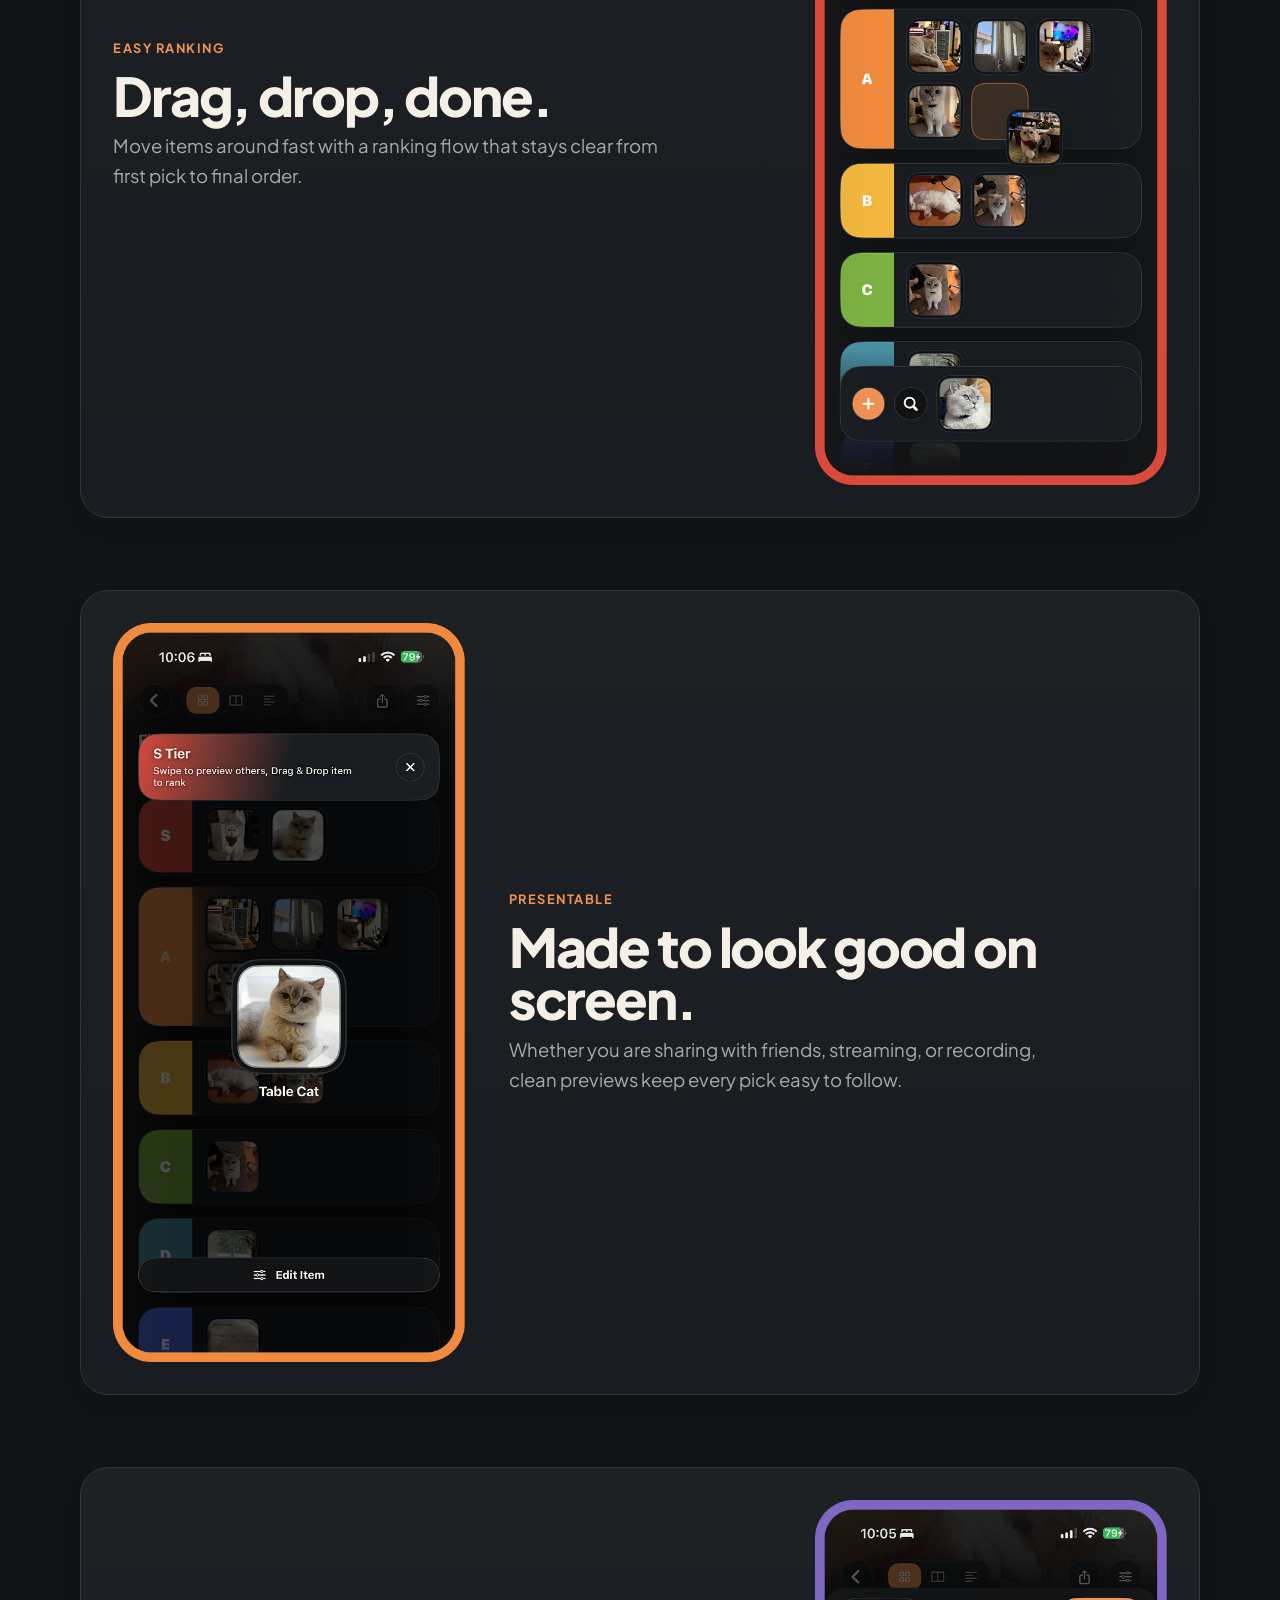
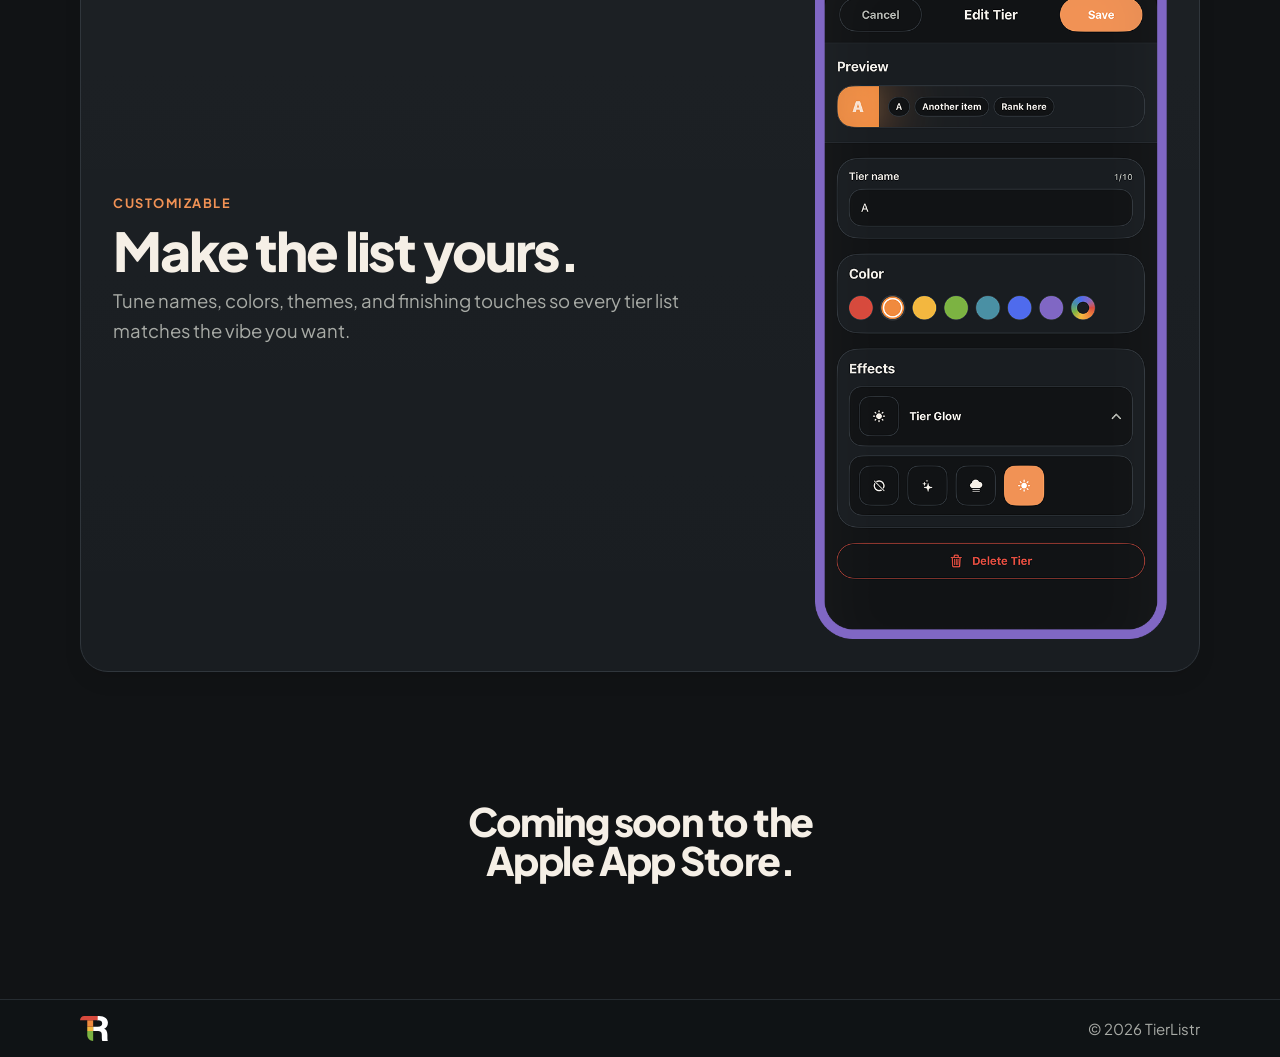
==== commit 3aec7ca3: "update: appstore button" ====
--- a/index.html
+++ b/index.html
@@ -97,13 +97,19 @@
             <p class="visually-hidden">YOUR HOBBIES RANKED</p>
             <div class="hero-actions">
               <a
-                class="button button-primary"
-                href="https://testflight.apple.com/join/7qBvtRuj"
+                class="app-store-badge-link"
+                href="https://apps.apple.com/ph/app/tierlistr/id6762039579"
                 target="_blank"
                 rel="noopener noreferrer"
-                aria-label="Join the TierListr beta on TestFlight"
-              >
-                Join the TestFlight Beta
+                aria-label="Download TierListr on the App Store"
+              >
+                <img
+                  class="app-store-badge"
+                  src="assets/marketing/download-on-the-app-store.svg"
+                  alt="Download on the App Store"
+                  width="180"
+                  height="60"
+                />
               </a>
             </div>
           </div>
--- a/assets/css/styles.css
+++ b/assets/css/styles.css
@@ -443,6 +443,25 @@
   margin: 8px 0 0;
 }
 
+.app-store-badge-link {
+  display: inline-flex;
+  align-items: center;
+  line-height: 0;
+  transition: transform 180ms ease, opacity 180ms ease;
+}
+
+.app-store-badge-link:hover {
+  transform: translateY(-1px);
+  opacity: 0.94;
+}
+
+.app-store-badge {
+  display: block;
+  width: 180px;
+  max-width: 100%;
+  height: auto;
+}
+
 .hero-glyph {
   display: block;
   line-height: 0.9;
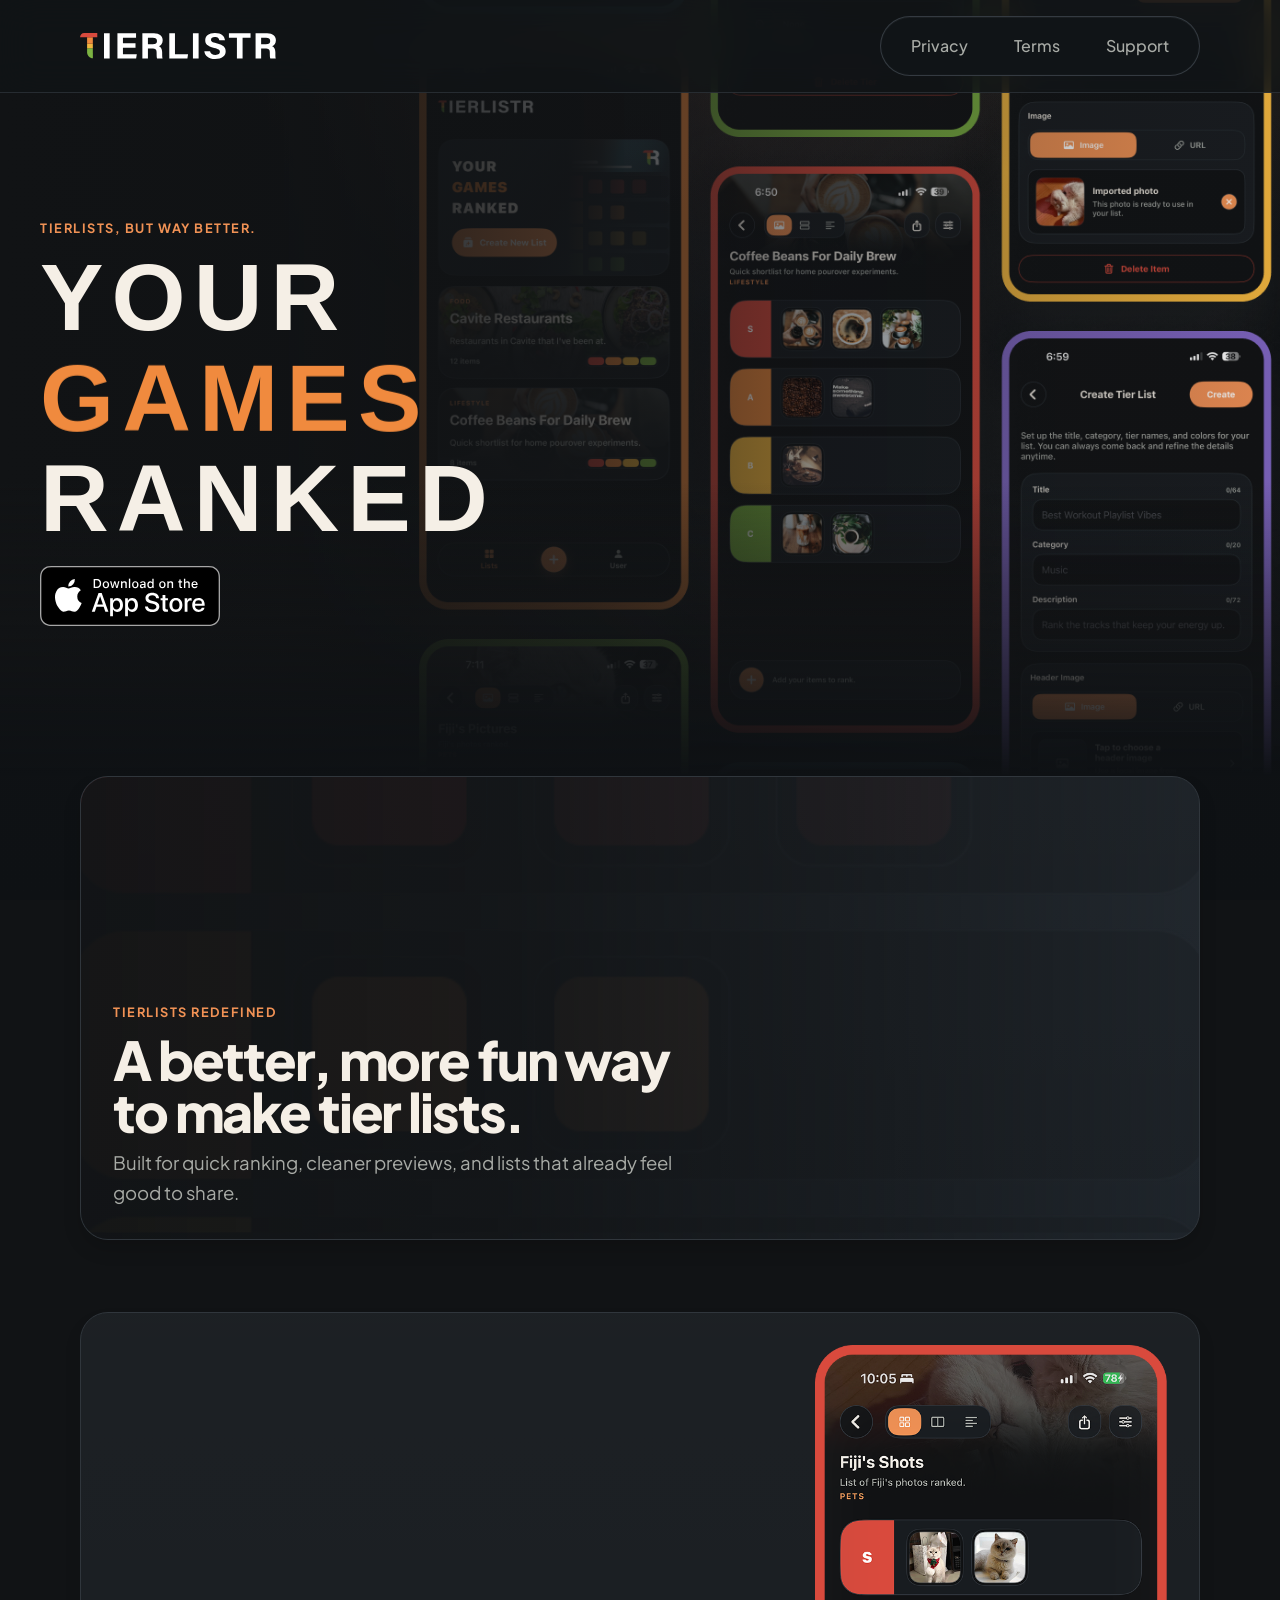
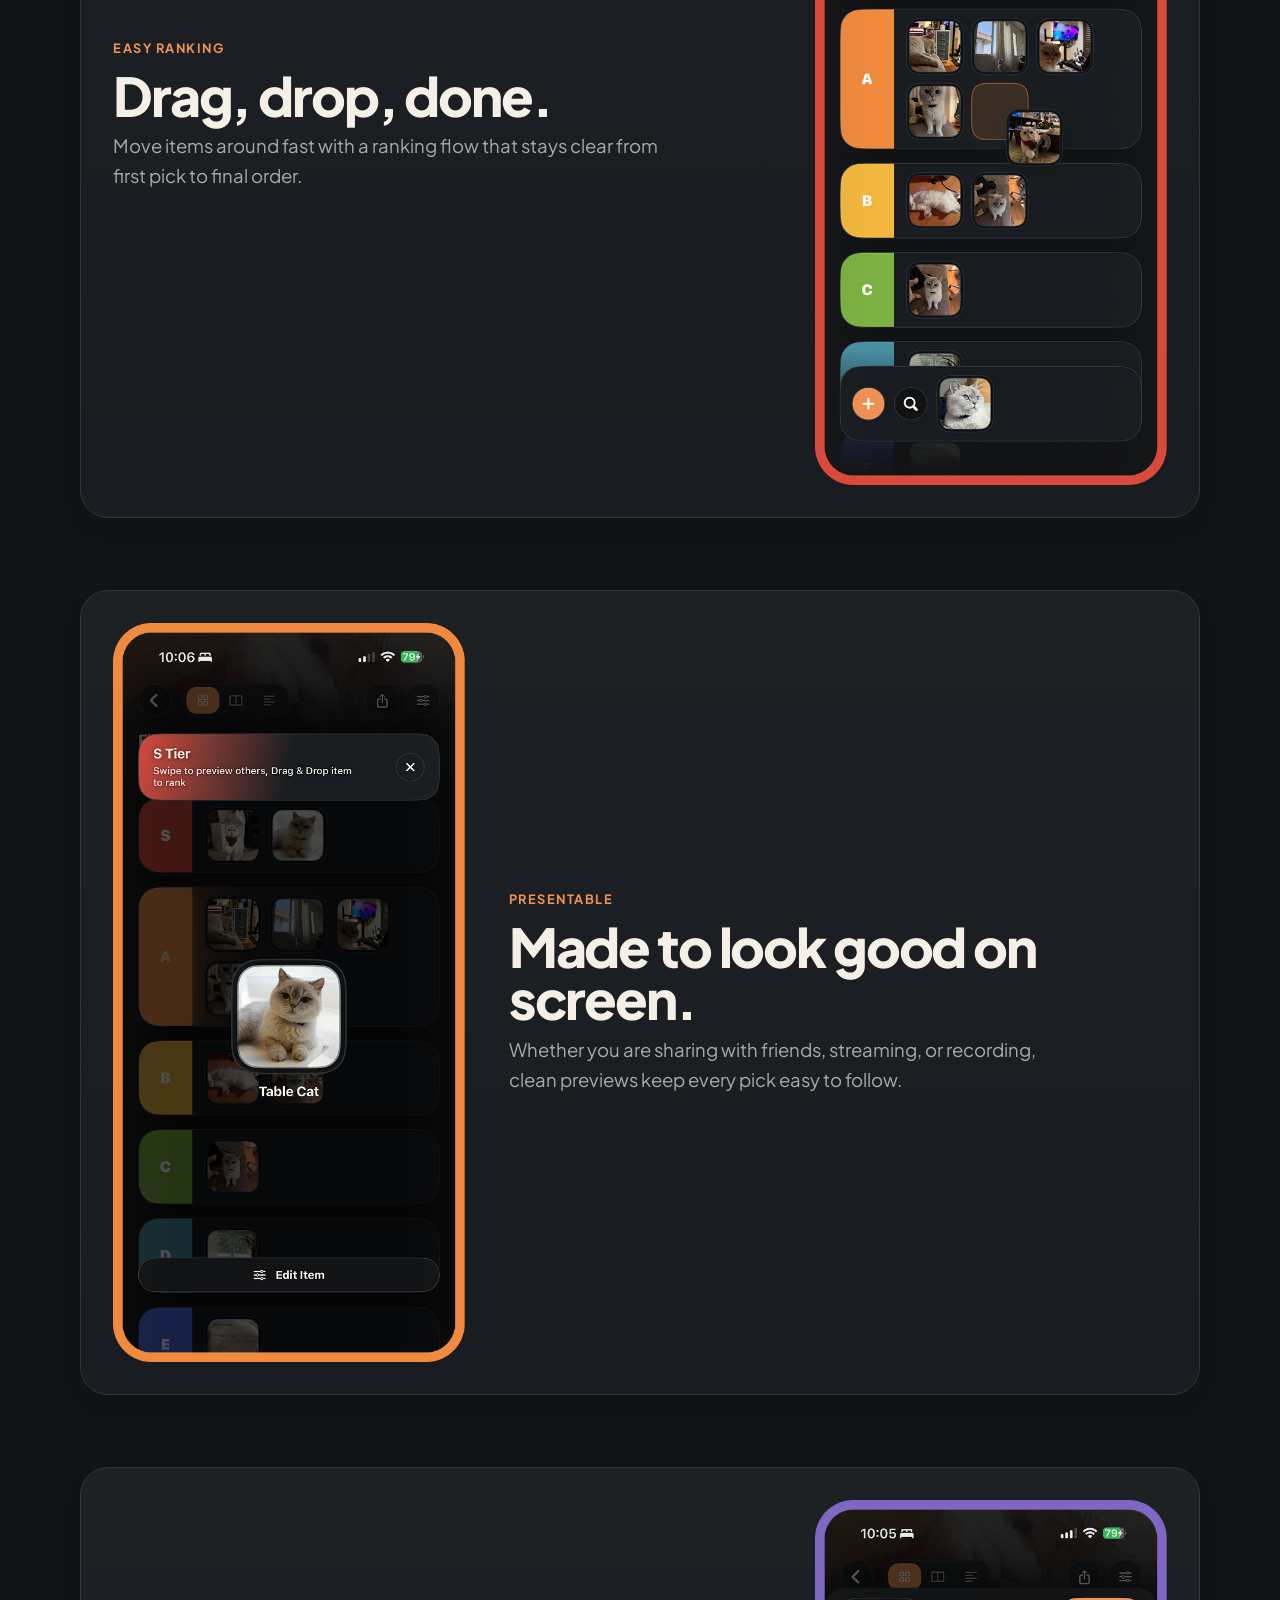
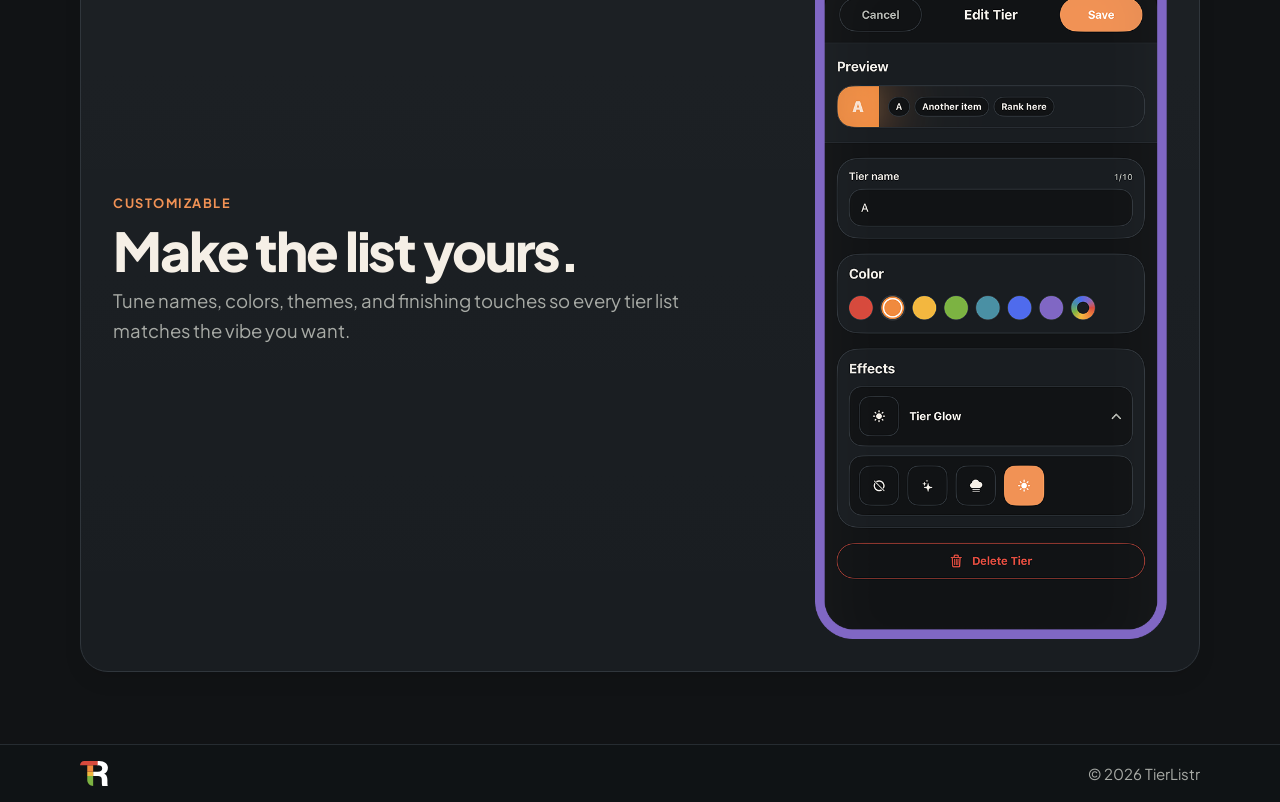
==== commit 30399252: "update: remove coming soon" ====
--- a/index.html
+++ b/index.html
@@ -196,13 +196,6 @@
         </div>
       </section>
 
-      <section class="section hero-floating-note-section hero-floating-note-section-end">
-        <div class="wrap">
-          <div class="hero-floating-note reveal-sequence" data-reveal>
-            <h2 class="feature-panel-title">Coming soon to the Apple App Store.</h2>
-          </div>
-        </div>
-      </section>
     </main>
 
     <footer class="site-footer">
